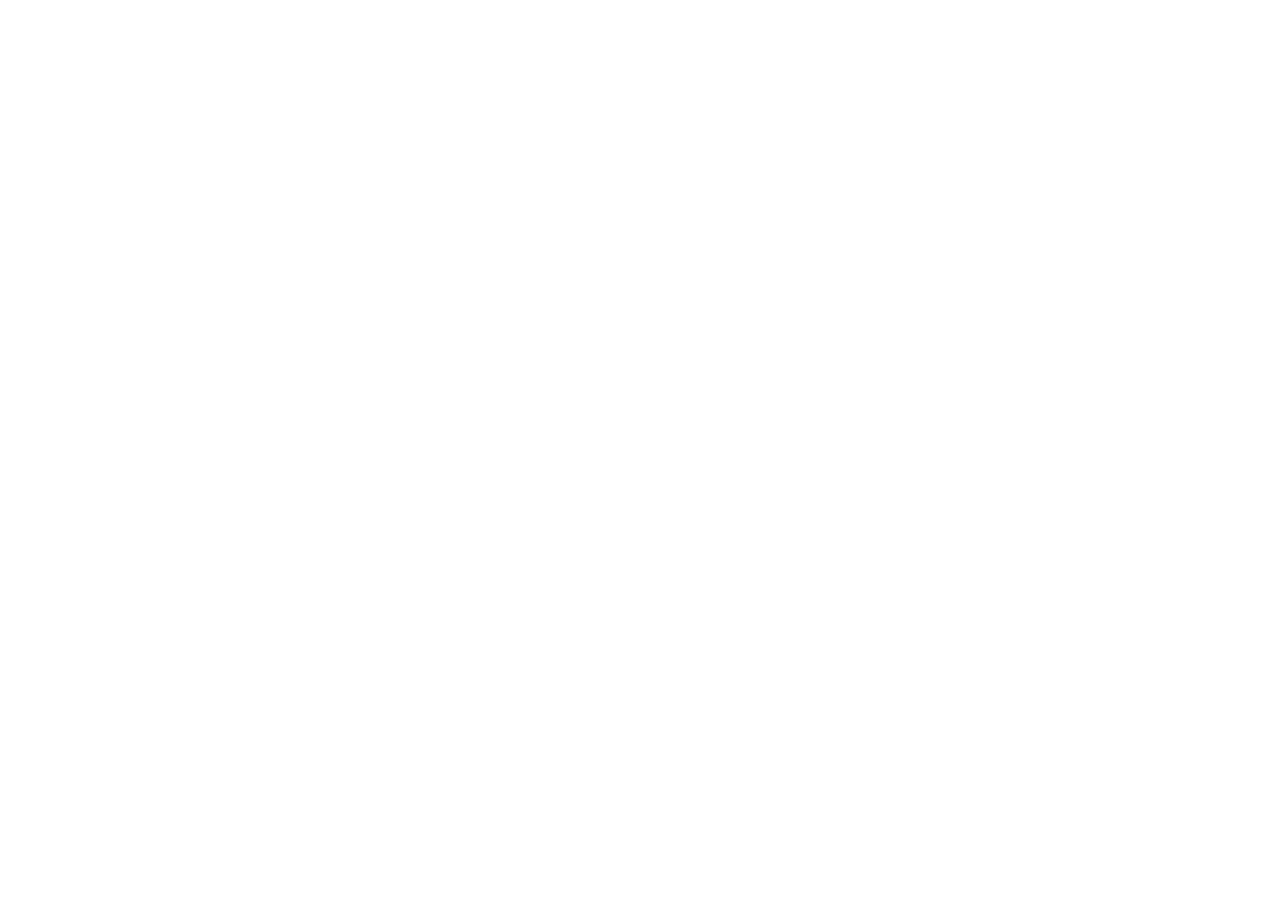
==== index.html @ 18a59596 "Adding files" ====
<!DOCTYPE html>
<html lang="en">
	<head>
		<meta charset="UTF-8" />
		<meta name="viewport" content="width=device-width, initial-scale=1.0" />
		<link rel="stylesheet" href="style.css" />
		<title>Document</title>
	</head>
	<body></body>
</html>
---- style.css ----
* {
	margin: 0;
	padding: 0;
	box-sizing: border-box;
}
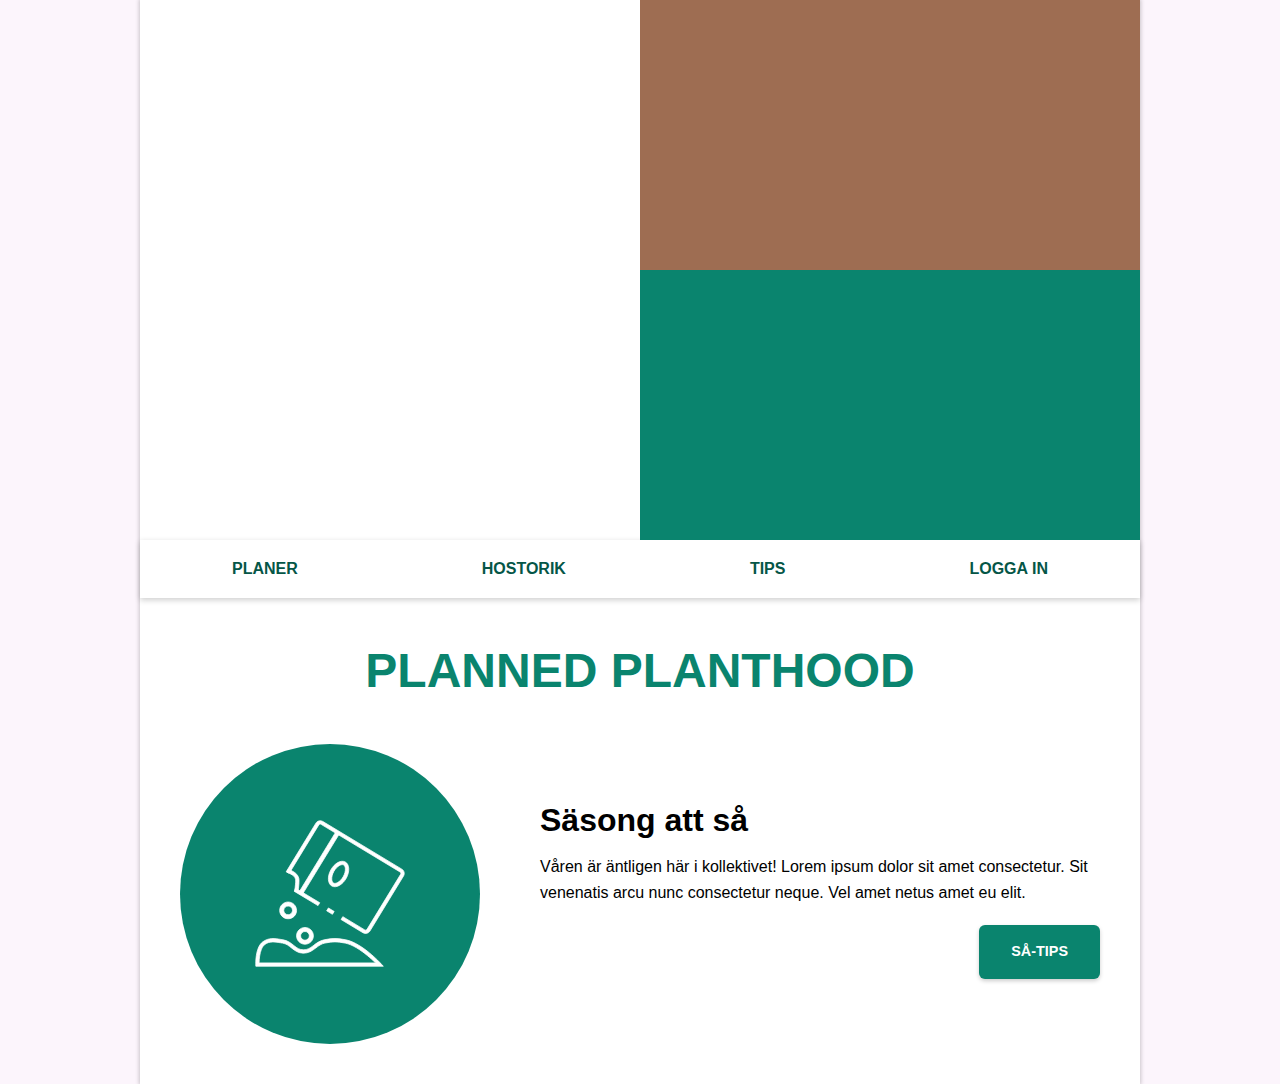
==== commit 8f11423e: "First commit" ====
--- a/index.html
+++ b/index.html
@@ -4,7 +4,38 @@
 		<meta charset="UTF-8" />
 		<meta name="viewport" content="width=device-width, initial-scale=1.0" />
 		<link rel="stylesheet" href="style.css" />
-		<title>Document</title>
+		<title>Planthood</title>
 	</head>
-	<body></body>
+	<body>
+		<section>
+			<header>
+				<div></div>
+				<div></div>
+				<div></div>
+			</header>
+			<menu>
+				<a href="#">Planer</a>
+				<a href="#">Hostorik</a>
+				<a href="#">Tips</a>
+				<a href="#">Logga in</a>
+			</menu>
+			<div class="topinfo">
+				<h1>Planned Planthood</h1>
+				<div class="topinfogrid">
+					<div class="topinfoimage">
+						<img src="assets/Vectorseedpackage.svg" alt="" />
+					</div>
+					<div class="info">
+						<h3>Säsong att så</h3>
+						<p>
+							Våren är äntligen här i kollektivet! Lorem ipsum
+							dolor sit amet consectetur. Sit venenatis arcu nunc
+							consectetur neque. Vel amet netus amet eu elit.
+						</p>
+						<a href="#">Så-tips</a>
+					</div>
+				</div>
+			</div>
+		</section>
+	</body>
 </html>
--- a/style.css
+++ b/style.css
@@ -2,4 +2,114 @@
 	margin: 0;
 	padding: 0;
 	box-sizing: border-box;
+	font-family: Arial, Helvetica, sans-serif;
 }
+
+body {
+	background-color: #fcf5fc;
+	display: flex;
+	justify-content: center;
+}
+
+section {
+	background-color: white;
+	box-shadow: 0 0 4px 1px rgba(0, 0, 0, 0.2);
+	width: 1000px;
+}
+
+header {
+	display: grid;
+	grid-template-columns: 1fr 1fr;
+}
+
+header div:nth-child(1) {
+	grid-row: 1/3;
+	height: 540px;
+	background-image: url("https://images.unsplash.com/photo-1615671524701-9c3dde8fdaa0?q=80&w=1974&auto=format&fit=crop&ixlib=rb-4.0.3&ixid=M3wxMjA3fDB8MHxwaG90by1wYWdlfHx8fGVufDB8fHx8fA%3D%3D");
+	background-size: cover;
+	background-position: center center;
+}
+
+header div:nth-child(2) {
+	background-color: #9e6d52;
+}
+
+header div:nth-child(3) {
+	background-color: #0a846e;
+}
+
+menu {
+	overflow: hidden;
+	box-shadow: 0 2px 6px 0 rgba(0, 0, 0, 0.2);
+	display: flex;
+	flex-wrap: wrap;
+	justify-content: space-around;
+	margin-bottom: 20px;
+}
+
+menu a {
+	padding: 20px;
+	text-transform: uppercase;
+	color: #055647;
+	text-decoration: none;
+	font-weight: 600;
+}
+
+.topinfo {
+	padding: 40px;
+	line-height: 1.6rem;
+}
+.topinfogrid {
+	margin-top: 60px;
+	display: grid;
+	grid-template-columns: 1fr 2fr;
+}
+
+.topinfo .info {
+	align-self: center;
+}
+.topinfoimage {
+	background-color: #0a846e;
+	border-radius: 1000rem;
+	width: 300px;
+	aspect-ratio: 1/1;
+	float: left;
+	margin-right: 60px;
+	text-align: center;
+	display: flex;
+	justify-content: center;
+	align-items: center;
+}
+
+.topinfoimage img {
+	width: 50%;
+}
+
+.topinfo h1 {
+	color: #0a846e;
+	text-align: center;
+	text-transform: uppercase;
+	font-size: 3rem;
+}
+
+.topinfo h3 {
+	font-size: 2rem;
+	margin-bottom: 20px;
+}
+
+.topinfo p {
+	margin-bottom: 20px;
+}
+
+.topinfo a {
+	box-shadow: 0 2px 4px 0 rgba(0, 0, 0, 0.2);
+	border-radius: 6px;
+	background-color: #0a846e;
+	padding: 14px 32px;
+	text-transform: uppercase;
+	font-weight: 600;
+	font-size: 0.9rem;
+	color: white;
+	text-decoration: none;
+	float: right;
+}
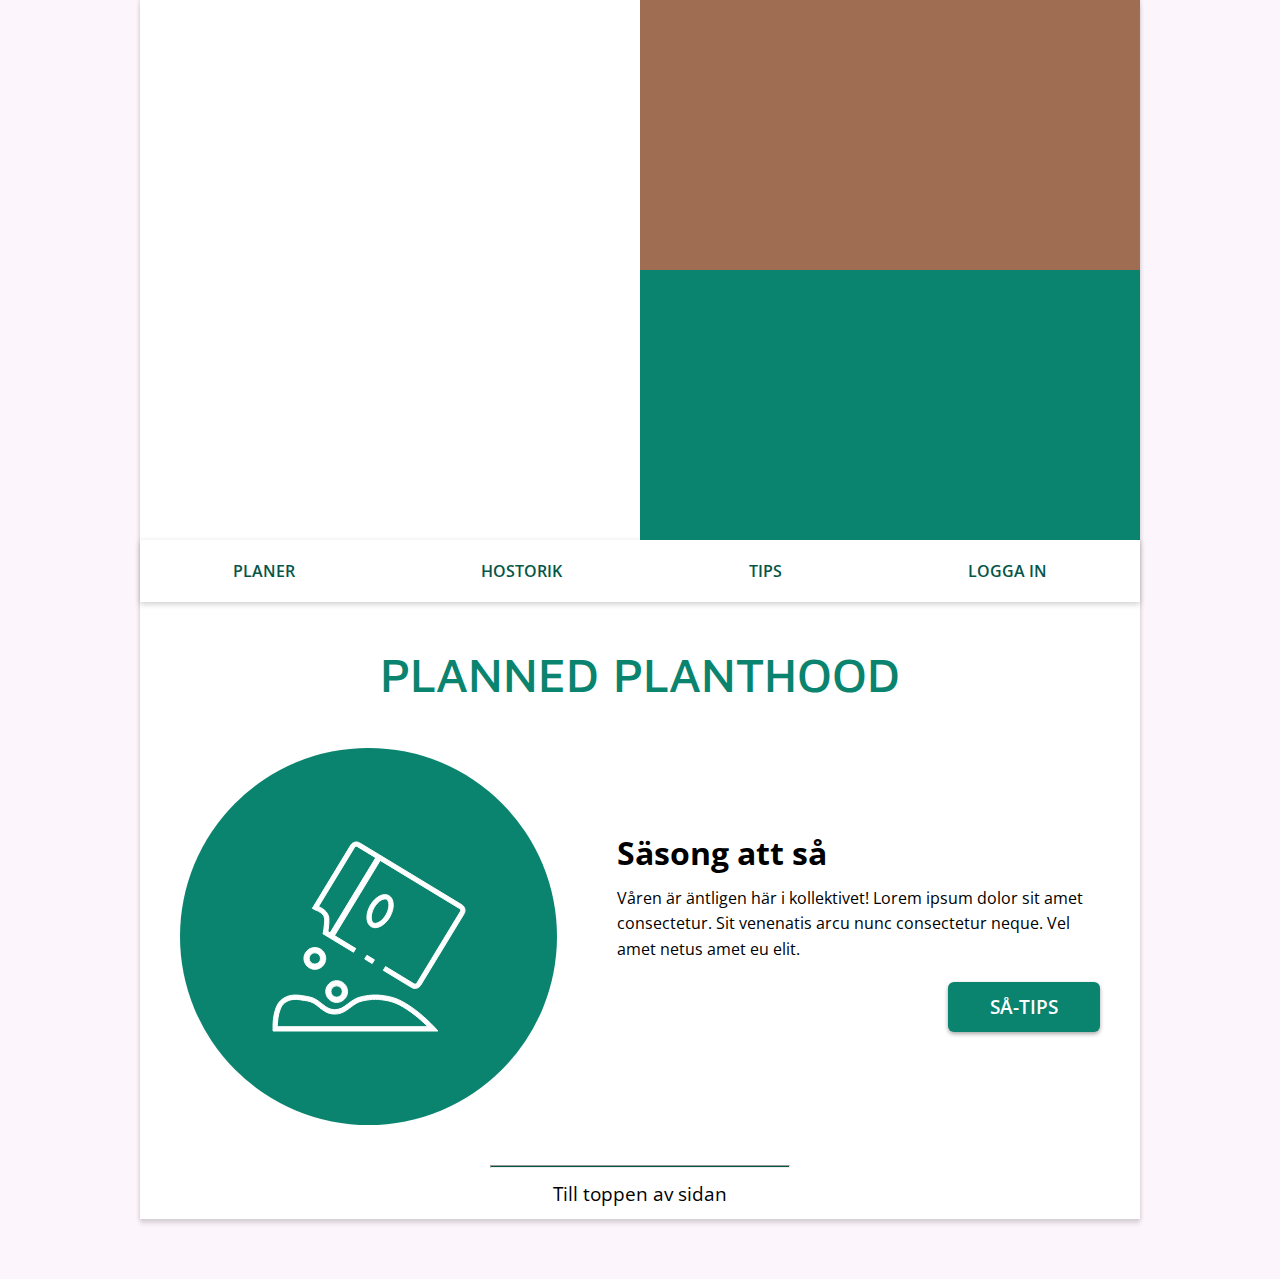
==== commit e7e1a65a: "Added fonts" ====
--- a/index.html
+++ b/index.html
@@ -3,6 +3,12 @@
 	<head>
 		<meta charset="UTF-8" />
 		<meta name="viewport" content="width=device-width, initial-scale=1.0" />
+		<link rel="preconnect" href="https://fonts.googleapis.com" />
+		<link rel="preconnect" href="https://fonts.gstatic.com" crossorigin />
+		<link
+			href="https://fonts.googleapis.com/css2?family=Maven+Pro:wght@400;500;600;700;800&family=Open+Sans:wght@300;400;500;600;700&display=swap"
+			rel="stylesheet"
+		/>
 		<link rel="stylesheet" href="style.css" />
 		<title>Planthood</title>
 	</head>
@@ -22,9 +28,7 @@
 			<div class="topinfo">
 				<h1>Planned Planthood</h1>
 				<div class="topinfogrid">
-					<div class="topinfoimage">
-						<img src="assets/Vectorseedpackage.svg" alt="" />
-					</div>
+					<div class="topinfoimage"></div>
 					<div class="info">
 						<h3>Säsong att så</h3>
 						<p>
@@ -32,10 +36,14 @@
 							dolor sit amet consectetur. Sit venenatis arcu nunc
 							consectetur neque. Vel amet netus amet eu elit.
 						</p>
-						<a href="#">Så-tips</a>
+						<a href="#" class="button">Så-tips</a>
 					</div>
 				</div>
 			</div>
+			<hr />
+			<footer>
+				<a href="#">Till toppen av sidan</a>
+			</footer>
 		</section>
 	</body>
 </html>
--- a/style.css
+++ b/style.css
@@ -2,10 +2,14 @@
 	margin: 0;
 	padding: 0;
 	box-sizing: border-box;
-	font-family: Arial, Helvetica, sans-serif;
+	font-family: "Open Sans", sans-serif;
 }
 
+html {
+	scroll-behavior: smooth;
+}
 body {
+	font-size: 16px;
 	background-color: #fcf5fc;
 	display: flex;
 	justify-content: center;
@@ -13,8 +17,9 @@
 
 section {
 	background-color: white;
-	box-shadow: 0 0 4px 1px rgba(0, 0, 0, 0.2);
+	box-shadow: 0 0 4px 1px rgba(0, 0, 0, 0.1), 0 5px 4px 0px rgba(0, 0, 0, 0.1);
 	width: 1000px;
+	margin-bottom: 60px;
 }
 
 header {
@@ -39,6 +44,7 @@
 }
 
 menu {
+	font-family: "Maven Pro", sans-serif;
 	overflow: hidden;
 	box-shadow: 0 2px 6px 0 rgba(0, 0, 0, 0.2);
 	display: flex;
@@ -48,11 +54,17 @@
 }
 
 menu a {
-	padding: 20px;
+	padding: 20px 20px 17px 20px;
 	text-transform: uppercase;
 	color: #055647;
 	text-decoration: none;
 	font-weight: 600;
+	border-bottom: 3px solid white;
+}
+
+menu a:hover {
+	color: black;
+	border-bottom: 3px solid black;
 }
 
 .topinfo {
@@ -70,8 +82,12 @@
 }
 .topinfoimage {
 	background-color: #0a846e;
+	background-image: url("assets/Vectorseedpackage.svg");
+	background-repeat: no-repeat;
+	background-position: center center;
+	background-size: 194px;
 	border-radius: 1000rem;
-	width: 300px;
+	width: 377px;
 	aspect-ratio: 1/1;
 	float: left;
 	margin-right: 60px;
@@ -89,7 +105,9 @@
 	color: #0a846e;
 	text-align: center;
 	text-transform: uppercase;
+	font-family: "Maven Pro", sans-serif;
 	font-size: 3rem;
+	font-weight: 500;
 }
 
 .topinfo h3 {
@@ -101,15 +119,45 @@
 	margin-bottom: 20px;
 }
 
-.topinfo a {
-	box-shadow: 0 2px 4px 0 rgba(0, 0, 0, 0.2);
+.button {
+	box-shadow: 0 2px 4px 0 rgba(0, 0, 0, 0.35);
 	border-radius: 6px;
 	background-color: #0a846e;
-	padding: 14px 32px;
+	padding: 12px 42px;
 	text-transform: uppercase;
 	font-weight: 600;
-	font-size: 0.9rem;
+	font-size: 1.2rem;
 	color: white;
 	text-decoration: none;
+}
+
+.button:hover {
+	background-color: black;
+}
+
+.topinfo .button {
 	float: right;
 }
+
+hr {
+	display: block;
+	width: 30%;
+	margin-left: auto;
+	margin-right: auto;
+	height: 3px;
+	color: #055647;
+	background: #055647;
+}
+
+footer a {
+	display: block;
+	padding: 12px;
+	color: black;
+	font-size: 1.2rem;
+	text-align: center;
+	text-decoration: none;
+}
+
+footer a:hover {
+	text-decoration: underline;
+}
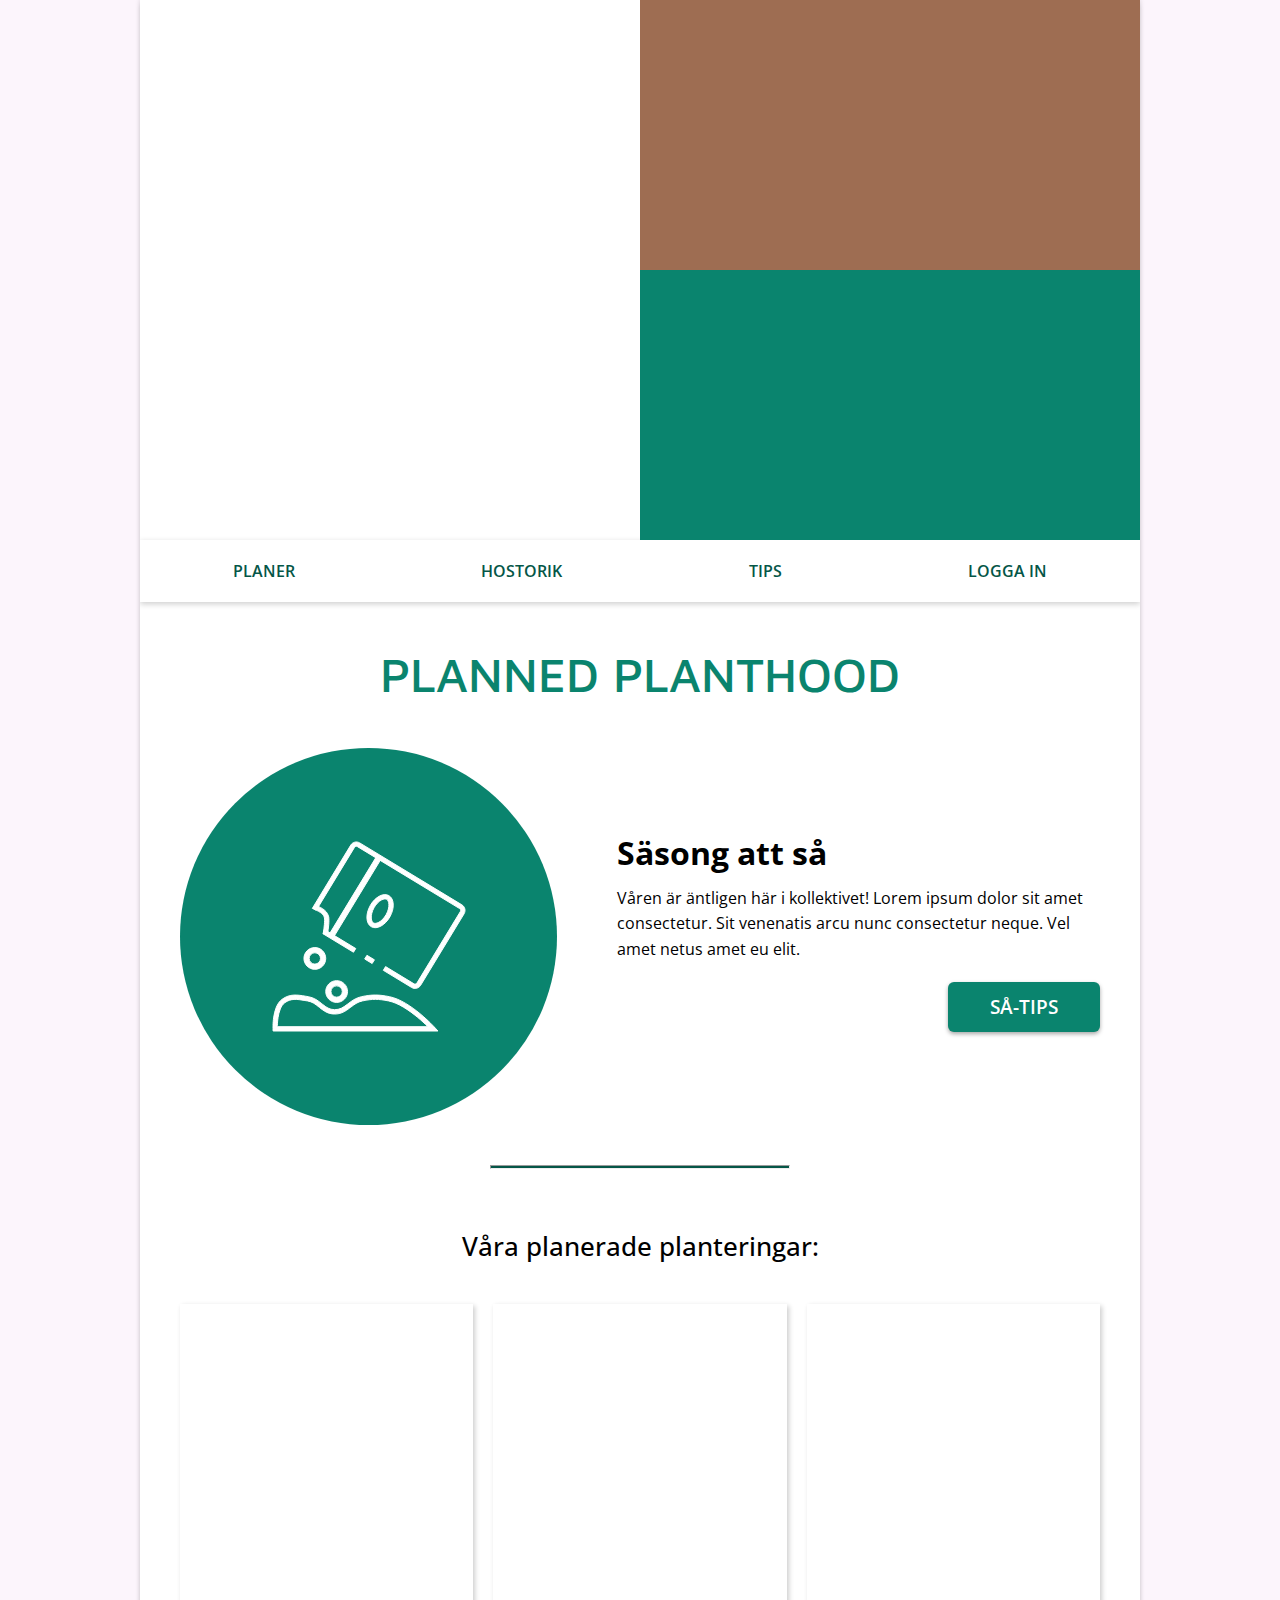
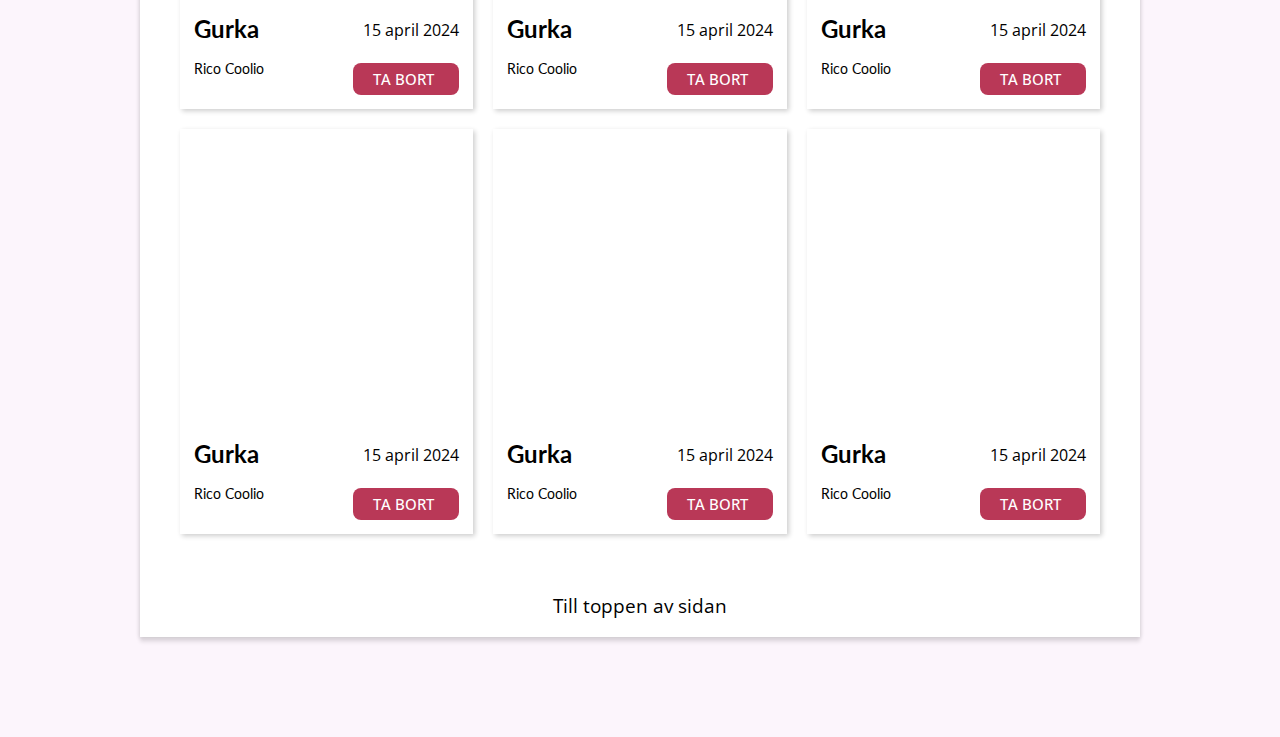
==== commit e98d7a8b: "Update" ====
--- a/index.html
+++ b/index.html
@@ -6,9 +6,10 @@
 		<link rel="preconnect" href="https://fonts.googleapis.com" />
 		<link rel="preconnect" href="https://fonts.gstatic.com" crossorigin />
 		<link
-			href="https://fonts.googleapis.com/css2?family=Maven+Pro:wght@400;500;600;700;800&family=Open+Sans:wght@300;400;500;600;700&display=swap"
+			href="https://fonts.googleapis.com/css2?family=Lato:wght@400;700&family=Maven+Pro:wght@400;500;600;700;800&family=Open+Sans:wght@300;400;500;600;700&display=swap"
 			rel="stylesheet"
 		/>
+
 		<link rel="stylesheet" href="style.css" />
 		<title>Planthood</title>
 	</head>
@@ -41,6 +42,98 @@
 				</div>
 			</div>
 			<hr />
+			<h2>Våra planerade planteringar:</h2>
+			<div class="products">
+				<figure>
+					<div class="image">
+						<img
+							src="https://images.unsplash.com/photo-1518568403628-df55701ade9e?q=80&w=2940&auto=format&fit=crop&ixlib=rb-4.0.3&ixid=M3wxMjA3fDB8MHxwaG90by1wYWdlfHx8fGVufDB8fHx8fA%3D%3D"
+							alt=""
+						/>
+					</div>
+					<div class="info">
+						<h4>Gurka</h4>
+						<span class="date">15 april 2024</span>
+						<span class="by">Rico Coolio</span>
+						<a href="#" class="btn-remove">Ta bort</a>
+					</div>
+				</figure>
+
+				<figure>
+					<div class="image">
+						<img
+							src="https://images.unsplash.com/photo-1518568403628-df55701ade9e?q=80&w=2940&auto=format&fit=crop&ixlib=rb-4.0.3&ixid=M3wxMjA3fDB8MHxwaG90by1wYWdlfHx8fGVufDB8fHx8fA%3D%3D"
+							alt=""
+						/>
+					</div>
+					<div class="info">
+						<h4>Gurka</h4>
+						<span class="date">15 april 2024</span>
+						<span class="by">Rico Coolio</span>
+						<a href="#" class="btn-remove">Ta bort</a>
+					</div>
+				</figure>
+
+				<figure>
+					<div class="image">
+						<img
+							src="https://images.unsplash.com/photo-1518568403628-df55701ade9e?q=80&w=2940&auto=format&fit=crop&ixlib=rb-4.0.3&ixid=M3wxMjA3fDB8MHxwaG90by1wYWdlfHx8fGVufDB8fHx8fA%3D%3D"
+							alt=""
+						/>
+					</div>
+					<div class="info">
+						<h4>Gurka</h4>
+						<span class="date">15 april 2024</span>
+						<span class="by">Rico Coolio</span>
+						<a href="#" class="btn-remove">Ta bort</a>
+					</div>
+				</figure>
+
+				<figure>
+					<div class="image">
+						<img
+							src="https://images.unsplash.com/photo-1518568403628-df55701ade9e?q=80&w=2940&auto=format&fit=crop&ixlib=rb-4.0.3&ixid=M3wxMjA3fDB8MHxwaG90by1wYWdlfHx8fGVufDB8fHx8fA%3D%3D"
+							alt=""
+						/>
+					</div>
+					<div class="info">
+						<h4>Gurka</h4>
+						<span class="date">15 april 2024</span>
+						<span class="by">Rico Coolio</span>
+						<a href="#" class="btn-remove">Ta bort</a>
+					</div>
+				</figure>
+
+				<figure>
+					<div class="image">
+						<img
+							src="https://images.unsplash.com/photo-1518568403628-df55701ade9e?q=80&w=2940&auto=format&fit=crop&ixlib=rb-4.0.3&ixid=M3wxMjA3fDB8MHxwaG90by1wYWdlfHx8fGVufDB8fHx8fA%3D%3D"
+							alt=""
+						/>
+					</div>
+					<div class="info">
+						<h4>Gurka</h4>
+						<span class="date">15 april 2024</span>
+						<span class="by">Rico Coolio</span>
+						<a href="#" class="btn-remove">Ta bort</a>
+					</div>
+				</figure>
+
+				<figure>
+					<div class="image">
+						<img
+							src="https://images.unsplash.com/photo-1518568403628-df55701ade9e?q=80&w=2940&auto=format&fit=crop&ixlib=rb-4.0.3&ixid=M3wxMjA3fDB8MHxwaG90by1wYWdlfHx8fGVufDB8fHx8fA%3D%3D"
+							alt=""
+						/>
+					</div>
+					<div class="info">
+						<h4>Gurka</h4>
+						<span class="date">15 april 2024</span>
+						<span class="by">Rico Coolio</span>
+						<a href="#" class="btn-remove">Ta bort</a>
+					</div>
+				</figure>
+			</div>
 			<footer>
 				<a href="#">Till toppen av sidan</a>
 			</footer>
--- a/style.css
+++ b/style.css
@@ -16,10 +16,11 @@
 }
 
 section {
+	overflow: hidden;
 	background-color: white;
 	box-shadow: 0 0 4px 1px rgba(0, 0, 0, 0.1), 0 5px 4px 0px rgba(0, 0, 0, 0.1);
 	width: 1000px;
-	margin-bottom: 60px;
+	margin-bottom: 100px;
 }
 
 header {
@@ -144,14 +145,124 @@
 	width: 30%;
 	margin-left: auto;
 	margin-right: auto;
-	height: 3px;
+	height: 4px;
 	color: #055647;
 	background: #055647;
 }
 
+h2 {
+	margin-top: 60px;
+	text-align: center;
+	font-size: 1.6rem;
+	font-weight: 500;
+}
+
+.products {
+	margin: 40px;
+	display: grid;
+	grid-template-columns: 1fr 1fr 1fr;
+	grid-gap: 20px;
+}
+
+.products figure {
+	position: relative;
+	overflow: hidden;
+	box-shadow: 2px 2px 5px 0 rgba(0, 0, 0, 0.2);
+}
+
+.products figure h4 {
+	width: 100%;
+
+	font-size: 24px;
+	font-family: "Lato", sans-serif;
+}
+
+.products figure .date {
+	align-self: flex-end;
+	font-size: 0.9rem;
+	justify-self: flex-end;
+	margin-bottom: 2px;
+	float: right;
+	font-size: 16px;
+	font-family: "Open Sans", sans-serif;
+}
+
+.products figure .by {
+	font-family: "Lato", sans-serif;
+	font-size: 0.9rem;
+	align-self: center;
+}
+
+.products figure .btn-remove {
+	text-transform: uppercase;
+	font-weight: 500;
+	padding: 6px 20px;
+	float: right;
+	display: block;
+	background-color: #b93857;
+	color: white;
+	border-radius: 8px;
+	text-decoration: none;
+	font-family: "Open Sans", sans-serif;
+	font-size: 15px;
+	margin-top: 20px;
+}
+
+.products figure .image {
+	width: 100%;
+	height: 296px;
+	overflow: hidden;
+	position: relative;
+}
+.products figure .image img {
+	top: 0;
+	position: absolute;
+	left: 50%;
+	height: 296px;
+	transform: translateX(-50%);
+	transform-origin: left center;
+	transition: all 0.2s ease-out;
+}
+
+.products figure:hover .image img {
+	scale: 1.1;
+}
+
+.products figure .image:after {
+	position: absolute;
+	z-index: 10;
+	top: 0;
+	left: 0;
+	width: 100%;
+	height: 100%;
+	display: block;
+	content: "";
+	background-image: url("assets/plant.svg");
+	background-repeat: no-repeat;
+	background-position: center center;
+	background-size: 50%;
+	transition: opacity 0.2s ease-in;
+	opacity: 1;
+}
+
+.products figure:hover .image:after {
+	opacity: 0;
+}
+
+.products figure:hover {
+	cursor: pointer;
+}
+
+.products figure .info {
+	display: grid;
+	grid-template-columns: 6fr 4fr;
+
+	padding: 14px;
+}
+
 footer a {
 	display: block;
-	padding: 12px;
+	padding: 18px;
 	color: black;
 	font-size: 1.2rem;
 	text-align: center;
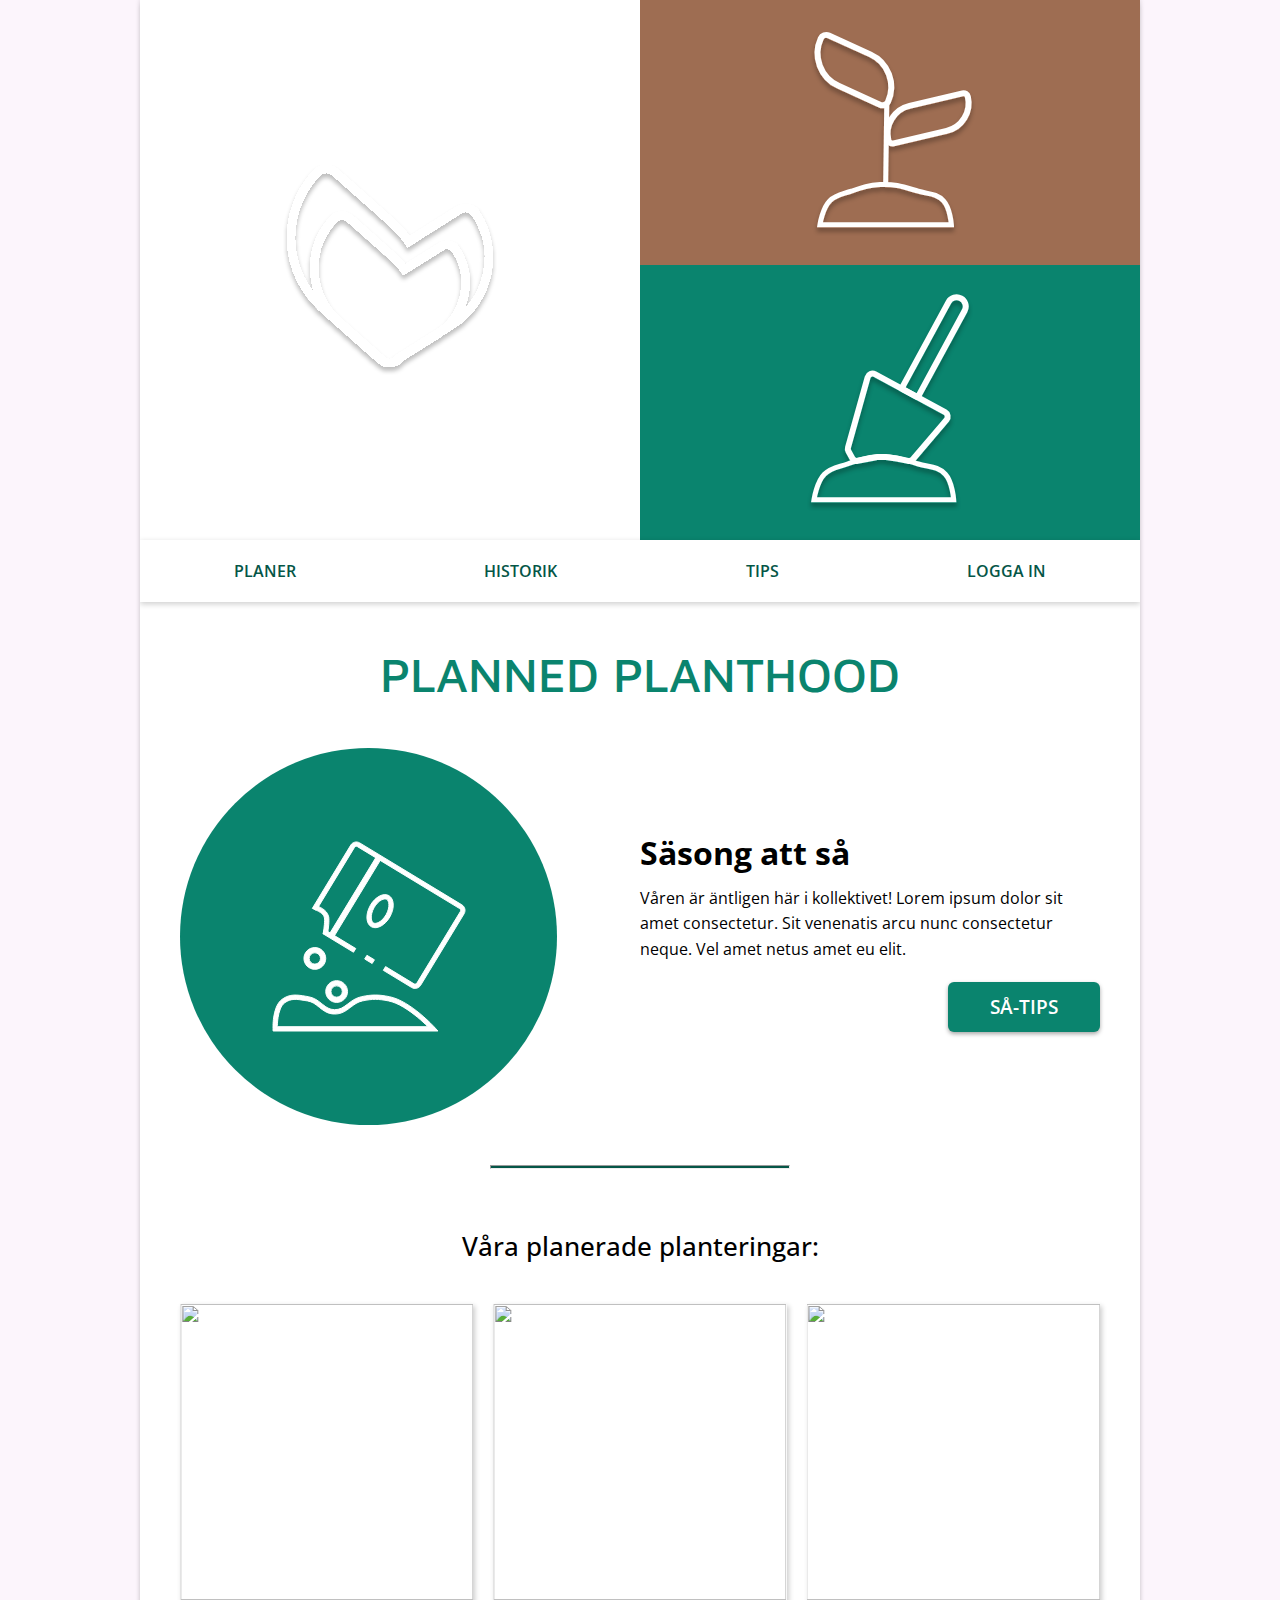
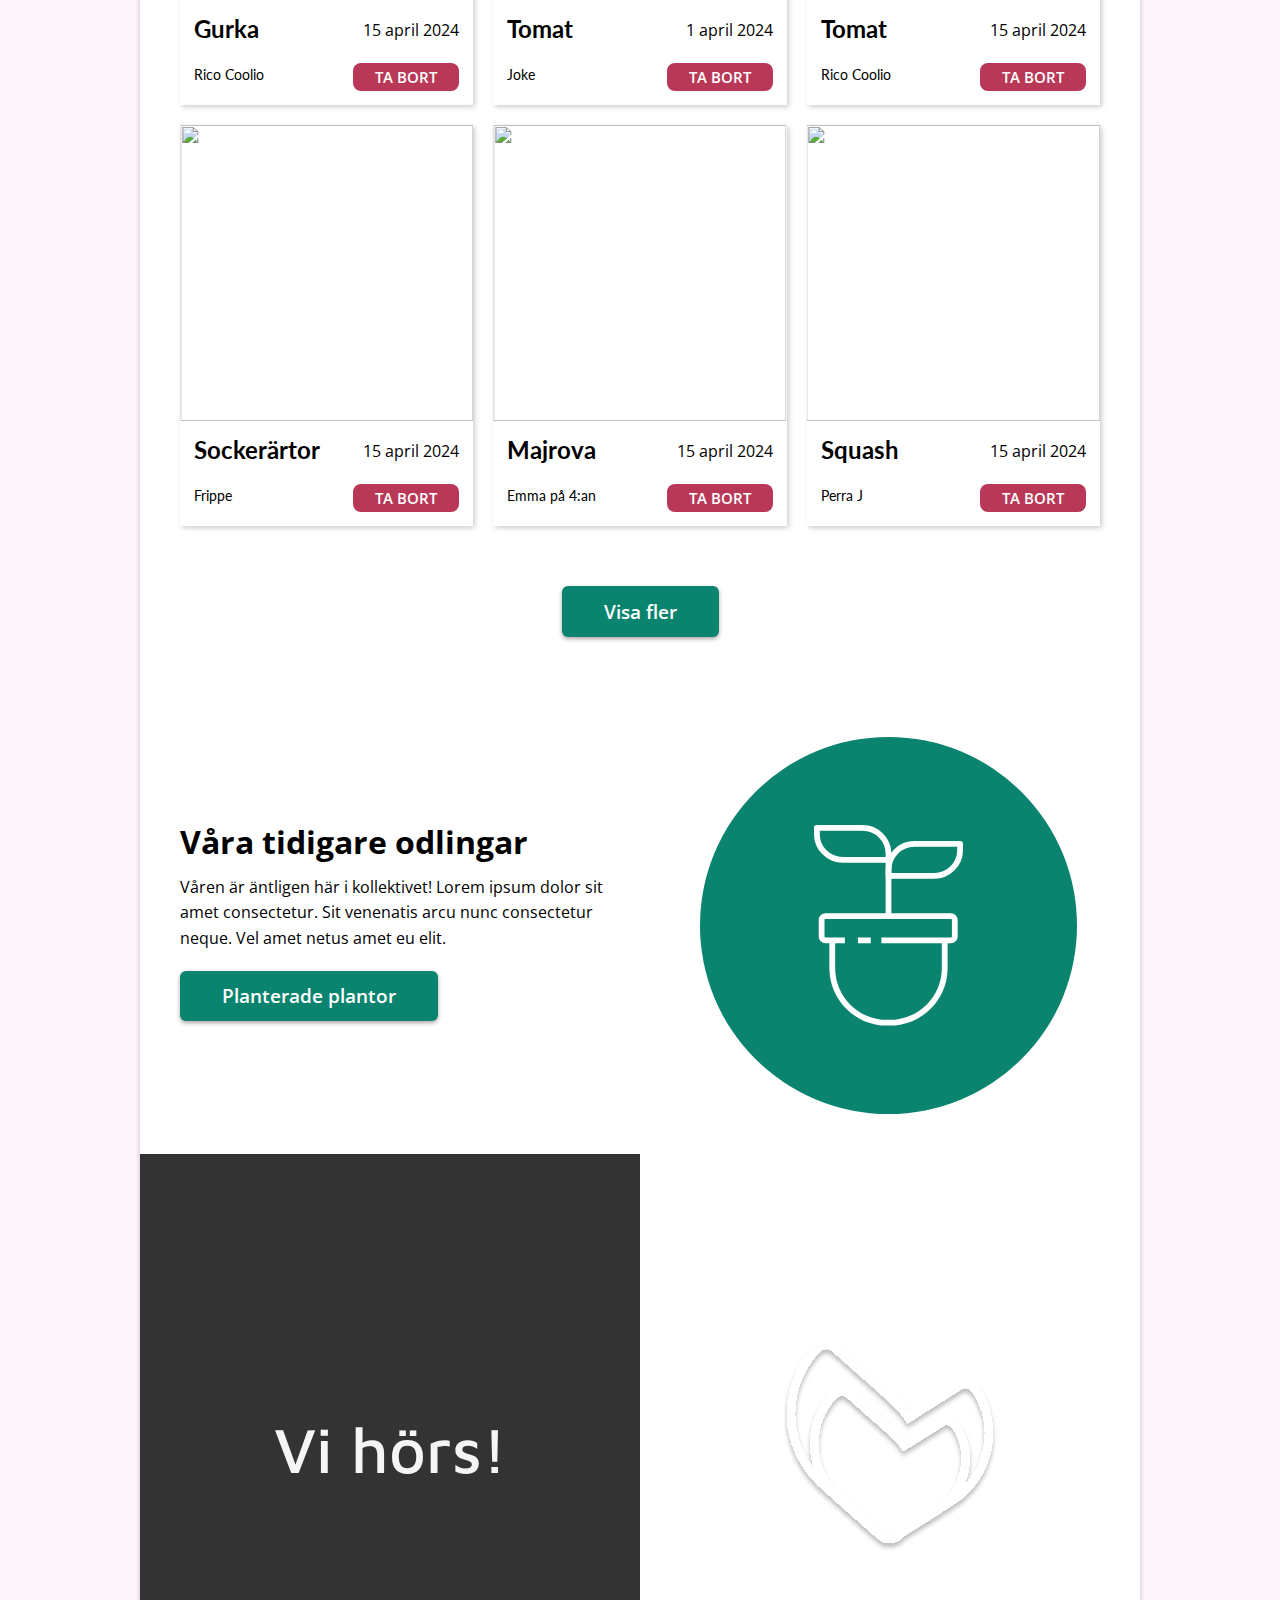
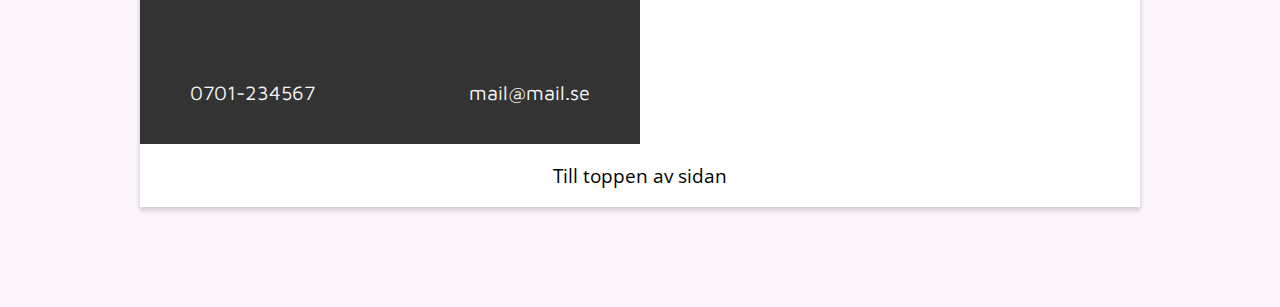
==== commit 5e9d3641: "Almost done" ====
--- a/index.html
+++ b/index.html
@@ -16,19 +16,19 @@
 	<body>
 		<section>
 			<header>
-				<div></div>
-				<div></div>
-				<div></div>
+				<div><img src="assets/Logo.svg" alt="" /></div>
+				<div><img src="assets/seedling.svg" alt="" /></div>
+				<div><img src="assets/dig.svg" alt="" /></div>
 			</header>
 			<menu>
 				<a href="#">Planer</a>
-				<a href="#">Hostorik</a>
+				<a href="#">Historik</a>
 				<a href="#">Tips</a>
 				<a href="#">Logga in</a>
 			</menu>
 			<div class="topinfo">
 				<h1>Planned Planthood</h1>
-				<div class="topinfogrid">
+				<div class="infogrid">
 					<div class="topinfoimage"></div>
 					<div class="info">
 						<h3>Säsong att så</h3>
@@ -62,12 +62,27 @@
 				<figure>
 					<div class="image">
 						<img
-							src="https://images.unsplash.com/photo-1518568403628-df55701ade9e?q=80&w=2940&auto=format&fit=crop&ixlib=rb-4.0.3&ixid=M3wxMjA3fDB8MHxwaG90by1wYWdlfHx8fGVufDB8fHx8fA%3D%3D"
+							src="https://images.unsplash.com/photo-1596199050105-6d5d32222916?q=80&w=2639&auto=format&fit=crop&ixlib=rb-4.0.3&ixid=M3wxMjA3fDB8MHxwaG90by1wYWdlfHx8fGVufDB8fHx8fA%3D%3D"
 							alt=""
 						/>
 					</div>
 					<div class="info">
-						<h4>Gurka</h4>
+						<h4>Tomat</h4>
+						<span class="date">1 april 2024</span>
+						<span class="by">Joke</span>
+						<a href="#" class="btn-remove">Ta bort</a>
+					</div>
+				</figure>
+
+				<figure>
+					<div class="image">
+						<img
+							src="https://images.unsplash.com/photo-1565698228480-eec300c9679b?q=80&w=2806&auto=format&fit=crop&ixlib=rb-4.0.3&ixid=M3wxMjA3fDB8MHxwaG90by1wYWdlfHx8fGVufDB8fHx8fA%3D%3D"
+							alt=""
+						/>
+					</div>
+					<div class="info">
+						<h4>Tomat</h4>
 						<span class="date">15 april 2024</span>
 						<span class="by">Rico Coolio</span>
 						<a href="#" class="btn-remove">Ta bort</a>
@@ -77,14 +92,14 @@
 				<figure>
 					<div class="image">
 						<img
-							src="https://images.unsplash.com/photo-1518568403628-df55701ade9e?q=80&w=2940&auto=format&fit=crop&ixlib=rb-4.0.3&ixid=M3wxMjA3fDB8MHxwaG90by1wYWdlfHx8fGVufDB8fHx8fA%3D%3D"
+							src="https://images.unsplash.com/photo-1687878269804-63e8b50e3ddc?q=80&w=2940&auto=format&fit=crop&ixlib=rb-4.0.3&ixid=M3wxMjA3fDB8MHxwaG90by1wYWdlfHx8fGVufDB8fHx8fA%3D%3D"
 							alt=""
 						/>
 					</div>
 					<div class="info">
-						<h4>Gurka</h4>
+						<h4>Sockerärtor</h4>
 						<span class="date">15 april 2024</span>
-						<span class="by">Rico Coolio</span>
+						<span class="by">Frippe</span>
 						<a href="#" class="btn-remove">Ta bort</a>
 					</div>
 				</figure>
@@ -92,14 +107,14 @@
 				<figure>
 					<div class="image">
 						<img
-							src="https://images.unsplash.com/photo-1518568403628-df55701ade9e?q=80&w=2940&auto=format&fit=crop&ixlib=rb-4.0.3&ixid=M3wxMjA3fDB8MHxwaG90by1wYWdlfHx8fGVufDB8fHx8fA%3D%3D"
+							src="https://images.unsplash.com/photo-1555447740-03e40562af94?q=80&w=2787&auto=format&fit=crop&ixlib=rb-4.0.3&ixid=M3wxMjA3fDB8MHxwaG90by1wYWdlfHx8fGVufDB8fHx8fA%3D%3D"
 							alt=""
 						/>
 					</div>
 					<div class="info">
-						<h4>Gurka</h4>
+						<h4>Majrova</h4>
 						<span class="date">15 april 2024</span>
-						<span class="by">Rico Coolio</span>
+						<span class="by">Emma på 4:an</span>
 						<a href="#" class="btn-remove">Ta bort</a>
 					</div>
 				</figure>
@@ -107,32 +122,46 @@
 				<figure>
 					<div class="image">
 						<img
-							src="https://images.unsplash.com/photo-1518568403628-df55701ade9e?q=80&w=2940&auto=format&fit=crop&ixlib=rb-4.0.3&ixid=M3wxMjA3fDB8MHxwaG90by1wYWdlfHx8fGVufDB8fHx8fA%3D%3D"
+							src="https://images.unsplash.com/photo-1627989230968-d0b8e2d1a398?q=80&w=2962&auto=format&fit=crop&ixlib=rb-4.0.3&ixid=M3wxMjA3fDB8MHxwaG90by1wYWdlfHx8fGVufDB8fHx8fA%3D%3D"
 							alt=""
 						/>
 					</div>
 					<div class="info">
-						<h4>Gurka</h4>
+						<h4>Squash</h4>
 						<span class="date">15 april 2024</span>
-						<span class="by">Rico Coolio</span>
+						<span class="by">Perra J</span>
 						<a href="#" class="btn-remove">Ta bort</a>
 					</div>
 				</figure>
-
-				<figure>
-					<div class="image">
-						<img
-							src="https://images.unsplash.com/photo-1518568403628-df55701ade9e?q=80&w=2940&auto=format&fit=crop&ixlib=rb-4.0.3&ixid=M3wxMjA3fDB8MHxwaG90by1wYWdlfHx8fGVufDB8fHx8fA%3D%3D"
-							alt=""
-						/>
+			</div>
+			<a href="#" class="button btn-showmore">Visa fler</a>
+			<div class="topinfo">
+				<div class="infogrid">
+					<div class="info">
+						<h3>Våra tidigare odlingar</h3>
+						<p>
+							Våren är äntligen här i kollektivet! Lorem ipsum
+							dolor sit amet consectetur. Sit venenatis arcu nunc
+							consectetur neque. Vel amet netus amet eu elit.
+						</p>
+						<a href="#" class="button btn-plantedplants"
+							>Planterade plantor</a
+						>
 					</div>
-					<div class="info">
-						<h4>Gurka</h4>
-						<span class="date">15 april 2024</span>
-						<span class="by">Rico Coolio</span>
-						<a href="#" class="btn-remove">Ta bort</a>
+					<div class="topinfoimage2"></div>
+				</div>
+			</div>
+			<div class="bottomgrid">
+				<div class="darken">
+					<h2>Vi hörs!</h2>
+					<div class="bottom">
+						<div class="telephone">0701-234567</div>
+						<div class="mail">mail@mail.se</div>
 					</div>
-				</figure>
+				</div>
+				<div>
+					<img src="assets/Logo.svg" alt="" />
+				</div>
 			</div>
 			<footer>
 				<a href="#">Till toppen av sidan</a>
--- a/style.css
+++ b/style.css
@@ -16,6 +16,7 @@
 }
 
 section {
+	display: grid;
 	overflow: hidden;
 	background-color: white;
 	box-shadow: 0 0 4px 1px rgba(0, 0, 0, 0.1), 0 5px 4px 0px rgba(0, 0, 0, 0.1);
@@ -26,6 +27,12 @@
 header {
 	display: grid;
 	grid-template-columns: 1fr 1fr;
+	text-align: center;
+}
+header div {
+	display: grid;
+	align-items: center;
+	justify-content: center;
 }
 
 header div:nth-child(1) {
@@ -72,10 +79,10 @@
 	padding: 40px;
 	line-height: 1.6rem;
 }
-.topinfogrid {
+.infogrid {
 	margin-top: 60px;
 	display: grid;
-	grid-template-columns: 1fr 2fr;
+	grid-template-columns: 1fr 1fr;
 }
 
 .topinfo .info {
@@ -92,6 +99,23 @@
 	aspect-ratio: 1/1;
 	float: left;
 	margin-right: 60px;
+	text-align: center;
+	display: flex;
+	justify-content: center;
+	align-items: center;
+}
+
+.topinfoimage2 {
+	background-color: #0a846e;
+	background-image: url("assets/plant.svg");
+	background-repeat: no-repeat;
+	background-position: center center;
+	background-size: 149px;
+	border-radius: 1000rem;
+	width: 377px;
+	aspect-ratio: 1/1;
+	float: right;
+	margin-left: 60px;
 	text-align: center;
 	display: flex;
 	justify-content: center;
@@ -132,6 +156,18 @@
 	text-decoration: none;
 }
 
+.btn-showmore {
+	margin-top: 20px;
+	margin-left: auto;
+	margin-right: auto;
+	text-transform: none;
+}
+
+.btn-plantedplants {
+	float: left !important;
+	text-transform: none !important;
+}
+
 .button:hover {
 	background-color: black;
 }
@@ -191,12 +227,15 @@
 	font-family: "Lato", sans-serif;
 	font-size: 0.9rem;
 	align-self: center;
+	top: 8px;
+	position: relative;
 }
 
 .products figure .btn-remove {
 	text-transform: uppercase;
-	font-weight: 500;
-	padding: 6px 20px;
+	font-weight: 600;
+	padding: 4px;
+	text-align: center;
 	float: right;
 	display: block;
 	background-color: #b93857;
@@ -208,6 +247,10 @@
 	margin-top: 20px;
 }
 
+.products figure .btn-remove:hover {
+	background-color: black;
+}
+
 .products figure .image {
 	width: 100%;
 	height: 296px;
@@ -219,6 +262,8 @@
 	position: absolute;
 	left: 50%;
 	height: 296px;
+	width: 100%;
+	object-fit: cover;
 	transform: translateX(-50%);
 	transform-origin: left center;
 	transition: all 0.2s ease-out;
@@ -226,6 +271,10 @@
 
 .products figure:hover .image img {
 	scale: 1.1;
+}
+
+.products figure:hover .info h4 {
+	text-decoration: underline;
 }
 
 .products figure .image:after {
@@ -260,6 +309,67 @@
 	padding: 14px;
 }
 
+.bottomgrid {
+	height: 590px;
+	display: grid;
+	grid-template-columns: 1fr 1fr;
+	background-image: url("https://images.unsplash.com/photo-1586281010691-f9da4be5b1f7?q=80&w=2787&auto=format&fit=crop&ixlib=rb-4.0.3&ixid=M3wxMjA3fDB8MHxwaG90by1wYWdlfHx8fGVufDB8fHx8fA%3D%3D");
+	background-position: center center;
+	background-repeat: no-repeat;
+	background-size: cover;
+	justify-content: center;
+	align-items: center;
+	text-align: center;
+	position: relative;
+}
+
+.bottomgrid h2 {
+	margin-top: 0;
+	font-family: "Maven Pro", sans-serif;
+	font-size: 64px;
+}
+
+.bottomgrid .darken {
+	width: 100%;
+	color: whitesmoke;
+	height: 100%;
+	background: rgba(0, 0, 0, 0.8);
+	display: grid;
+	justify-content: center;
+	align-items: center;
+	position: relative;
+}
+
+.bottomgrid .bottom {
+	display: grid;
+
+	grid-template-columns: 1fr 1fr;
+	background-color: transparent !important;
+	position: absolute;
+	bottom: 40px;
+	width: 100%;
+}
+
+.bottomgrid .bottom * {
+	background-color: transparent !important;
+}
+
+.bottomgrid .telephone {
+	margin-left: 20px;
+	padding-left: 30px;
+	font-family: "Maven Pro", sans-serif;
+	font-size: 20px;
+	text-align: left !important;
+}
+
+.bottomgrid .mail {
+	margin-right: 20px;
+	text-align: right;
+	padding-right: 30px;
+	font-family: "Maven Pro", sans-serif;
+	font-size: 20px;
+}
+
 footer a {
 	display: block;
 	padding: 18px;
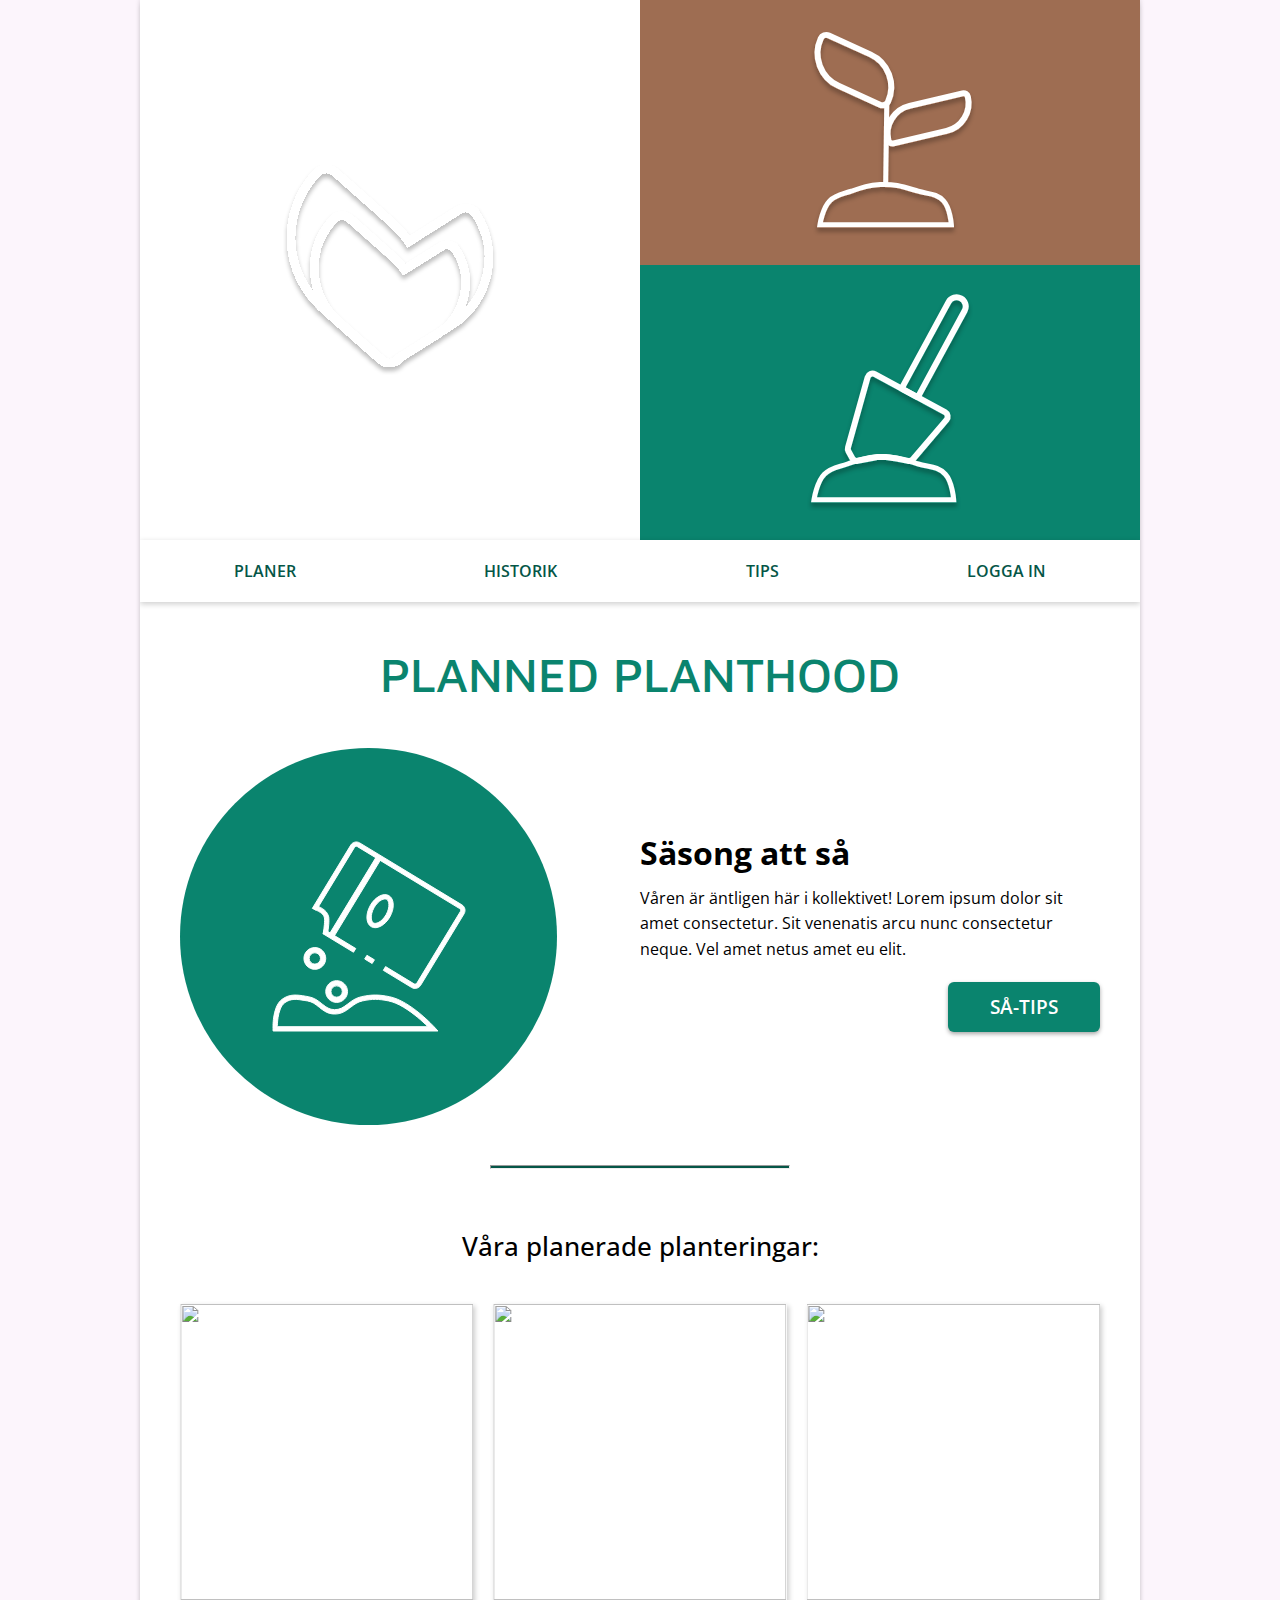
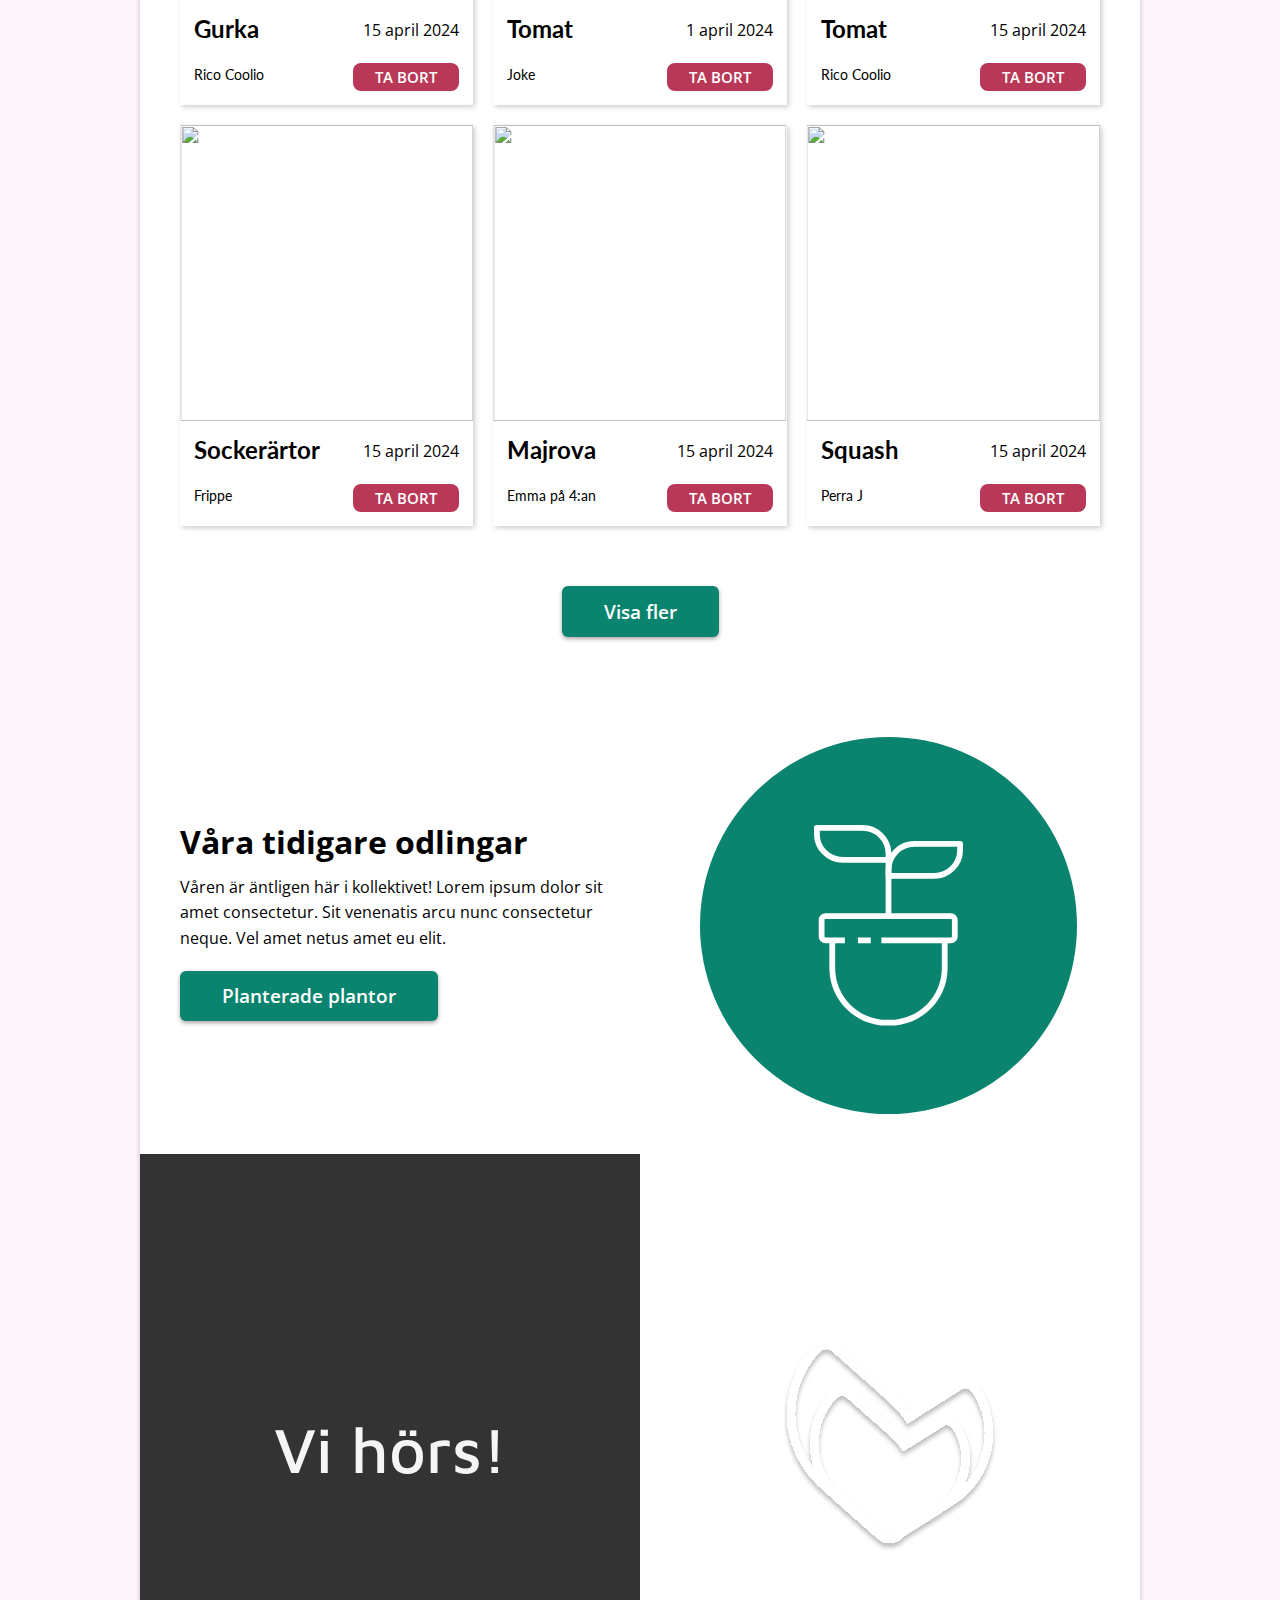
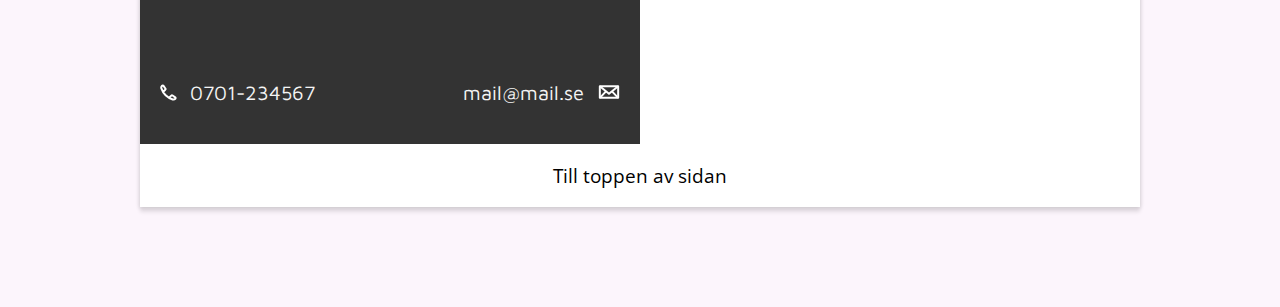
==== commit 8693e69b: "Working on mobile version" ====
--- a/index.html
+++ b/index.html
@@ -21,10 +21,13 @@
 				<div><img src="assets/dig.svg" alt="" /></div>
 			</header>
 			<menu>
-				<a href="#">Planer</a>
-				<a href="#">Historik</a>
-				<a href="#">Tips</a>
-				<a href="#">Logga in</a>
+				<div class="btn-menu"></div>
+				<div class="menulinks">
+					<a href="#">Planer</a>
+					<a href="#">Historik</a>
+					<a href="#">Tips</a>
+					<a href="#">Logga in</a>
+				</div>
 			</menu>
 			<div class="topinfo">
 				<h1>Planned Planthood</h1>
--- a/style.css
+++ b/style.css
@@ -55,13 +55,16 @@
 	font-family: "Maven Pro", sans-serif;
 	overflow: hidden;
 	box-shadow: 0 2px 6px 0 rgba(0, 0, 0, 0.2);
+
+	margin-bottom: 20px;
+}
+
+.menulinks {
 	display: flex;
 	flex-wrap: wrap;
 	justify-content: space-around;
-	margin-bottom: 20px;
-}
-
-menu a {
+}
+.menulinks a {
 	padding: 20px 20px 17px 20px;
 	text-transform: uppercase;
 	color: #055647;
@@ -70,7 +73,7 @@
 	border-bottom: 3px solid white;
 }
 
-menu a:hover {
+.menulinks a:hover {
 	color: black;
 	border-bottom: 3px solid black;
 }
@@ -360,14 +363,20 @@
 	font-family: "Maven Pro", sans-serif;
 	font-size: 20px;
 	text-align: left !important;
+	background-image: url("assets/icon-phone.svg");
+	background-repeat: no-repeat;
+	background-position: left center;
 }
 
 .bottomgrid .mail {
 	margin-right: 20px;
 	text-align: right;
-	padding-right: 30px;
+	padding-right: 36px;
 	font-family: "Maven Pro", sans-serif;
 	font-size: 20px;
+	background-image: url("assets/icon-email.svg");
+	background-repeat: no-repeat;
+	background-position: right center;
 }
 
 footer a {
@@ -382,3 +391,89 @@
 footer a:hover {
 	text-decoration: underline;
 }
+
+.btn-menu {
+	background-image: url("assets/icon-burger.svg");
+	background-repeat: no-repeat;
+	background-position: center center;
+	background-size: 40px;
+	width: 42px;
+	height: 42px;
+	content: "";
+	display: Block;
+	position: absolute;
+	top: 20px;
+	right: 20px;
+	display: none;
+}
+
+.btn-menu:hover {
+	cursor: pointer;
+}
+
+@media all and (max-width: 740px) {
+	header div:nth-child(1) {
+		grid-row: 1;
+		grid-column: 1/3;
+		height: 390px;
+	}
+
+	header img {
+		width: 60% !important;
+		margin-left: auto;
+		margin-right: auto;
+	}
+
+	header div:nth-child(1) img {
+		width: 200px !important;
+	}
+	header div:nth-child(2),
+	header div:nth-child(3) {
+		aspect-ratio: 1 /1;
+	}
+
+	.btn-menu {
+		display: block;
+	}
+
+	menu .menulinks {
+		display: none;
+	}
+	.infogrid {
+		grid-template-columns: 1fr;
+	}
+
+	.infogrid .button {
+		float: none;
+		margin-top: 30px;
+	}
+	.topinfo p {
+		font-size: 14px;
+		margin-bottom: 50px !important;
+	}
+
+	.topinfo h1 {
+		font-size: 24px;
+	}
+
+	.topinfo h3 {
+		font-size: 16px;
+	}
+
+	.topinfoimage,
+	.topinfoimage2 {
+		width: 240px;
+		margin-right: auto;
+		margin-left: auto;
+		background-size: 126px;
+	}
+
+	.infogrid .info {
+		text-align: center;
+		padding-bottom: 80px;
+	}
+
+	.infogrid .topinfoimage {
+		grid-row: 2/2;
+	}
+}
